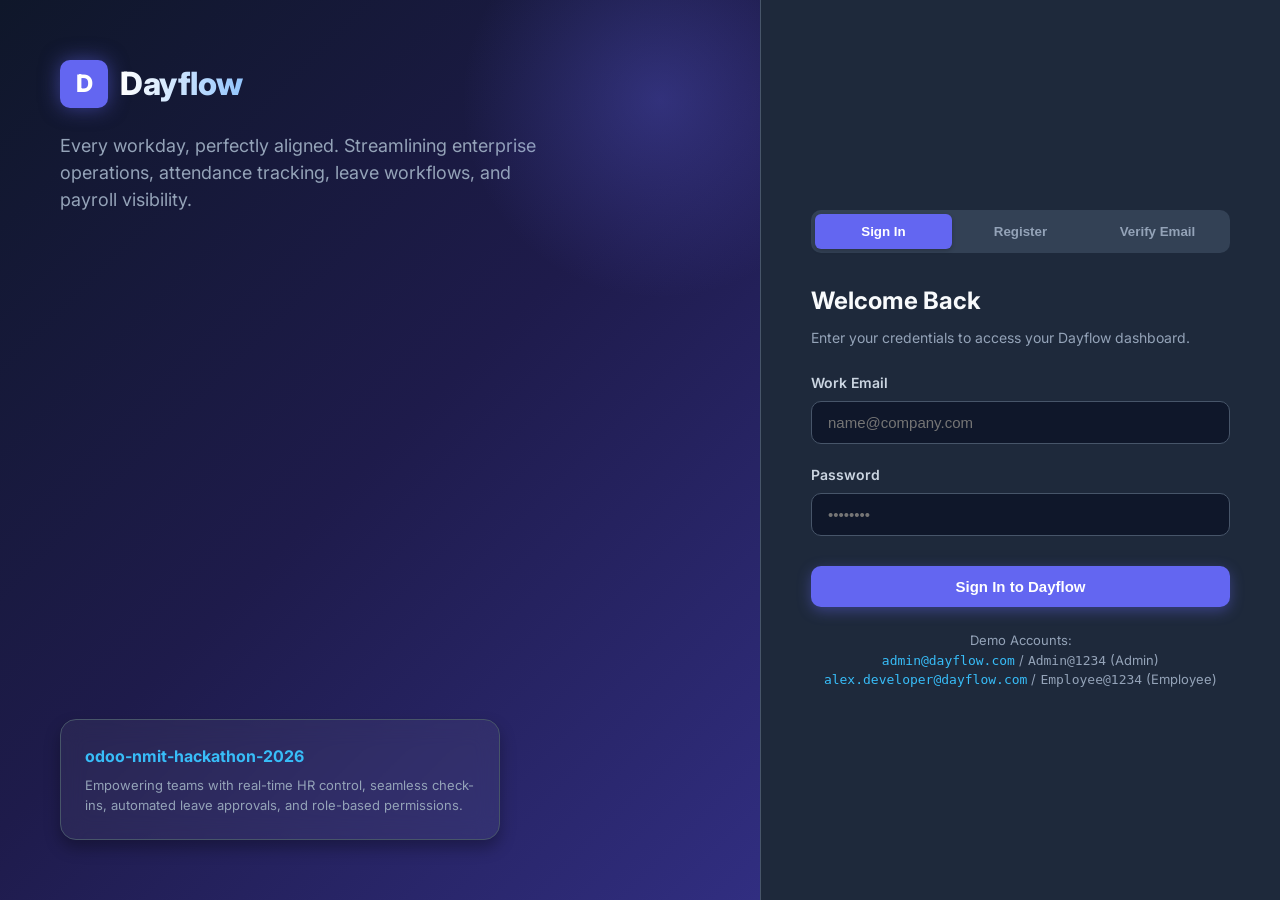
==== frontend/index.html @ 94338551 "Add frontend implementation" ====
<!DOCTYPE html>
<html lang="en">
<head>
  <meta charset="UTF-8">
  <meta name="viewport" content="width=device-width, initial-scale=1.0">
  <title>Dayflow - Every workday, perfectly aligned.</title>
  <meta name="description" content="Dayflow HRMS - Complete Human Resource Management System for attendance, leave management, profiles, and payroll.">
  <link rel="stylesheet" href="css/style.css">
</head>
<body>

  <div class="auth-wrapper">
    <!-- Hero Branding Side -->
    <div class="auth-hero">
      <div class="auth-brand">
        <div class="auth-brand-logo">D</div>
        <h1 class="auth-brand-title">Dayflow</h1>
      </div>
      <p class="auth-tagline">Every workday, perfectly aligned. Streamlining enterprise operations, attendance tracking, leave workflows, and payroll visibility.</p>
      
      <div class="card" style="margin-top: auto; max-width: 440px; background: rgba(255,255,255,0.05);">
        <h4 style="margin-bottom: 8px; color: var(--accent);">odoo-nmit-hackathon-2026</h4>
        <p style="font-size: 13px; color: var(--text-muted);">Empowering teams with real-time HR control, seamless check-ins, automated leave approvals, and role-based permissions.</p>
      </div>
    </div>

    <!-- Auth Form Portal Side -->
    <div class="auth-form-container">
      <div class="auth-tabs">
        <button id="tab-login" class="auth-tab active" onclick="switchTab('login')">Sign In</button>
        <button id="tab-signup" class="auth-tab" onclick="switchTab('signup')">Register</button>
        <button id="tab-verify" class="auth-tab" onclick="switchTab('verify')">Verify Email</button>
      </div>

      <!-- Error / Success Alert Banner -->
      <div id="auth-alert" class="card" style="display: none; padding: 12px 16px; margin-bottom: 20px; font-size: 14px;"></div>

      <!-- 1. SIGN IN FORM -->
      <form id="form-login" onsubmit="handleLogin(event)">
        <h2 style="font-size: 24px; margin-bottom: 8px;">Welcome Back</h2>
        <p style="color: var(--text-muted); font-size: 14px; margin-bottom: 24px;">Enter your credentials to access your Dayflow dashboard.</p>

        <div class="form-group">
          <label class="form-label" for="login-email">Work Email</label>
          <input type="email" id="login-email" class="form-control" placeholder="name@company.com" required>
        </div>

        <div class="form-group">
          <label class="form-label" for="login-password">Password</label>
          <input type="password" id="login-password" class="form-control" placeholder="••••••••" required>
        </div>

        <button type="submit" class="btn btn-primary btn-block" style="margin-top: 10px;">
          <span>Sign In to Dayflow</span>
        </button>

        <div style="margin-top: 24px; font-size: 13px; color: var(--text-muted); text-align: center;">
          Demo Accounts: <br>
          <code style="color: var(--accent);">admin@dayflow.com</code> / <code>Admin@1234</code> (Admin)<br>
          <code style="color: var(--accent);">alex.developer@dayflow.com</code> / <code>Employee@1234</code> (Employee)
        </div>
      </form>

      <!-- 2. SIGN UP FORM -->
      <form id="form-signup" onsubmit="handleSignup(event)" style="display: none;">
        <h2 style="font-size: 24px; margin-bottom: 8px;">Create Account</h2>
        <p style="color: var(--text-muted); font-size: 14px; margin-bottom: 20px;">Join Dayflow HRMS to manage your employee operations.</p>

        <div style="display: flex; gap: 12px;">
          <div class="form-group" style="flex: 1;">
            <label class="form-label" for="signup-firstname">First Name</label>
            <input type="text" id="signup-firstname" class="form-control" placeholder="John" required>
          </div>
          <div class="form-group" style="flex: 1;">
            <label class="form-label" for="signup-lastname">Last Name</label>
            <input type="text" id="signup-lastname" class="form-control" placeholder="Doe" required>
          </div>
        </div>

        <div class="form-group">
          <label class="form-label" for="signup-empid">Employee ID</label>
          <input type="text" id="signup-empid" class="form-control" placeholder="EMP-2026" required>
        </div>

        <div class="form-group">
          <label class="form-label" for="signup-email">Work Email</label>
          <input type="email" id="signup-email" class="form-control" placeholder="john.doe@company.com" required>
        </div>

        <div class="form-group">
          <label class="form-label" for="signup-role">System Role</label>
          <select id="signup-role" class="form-control">
            <option value="employee">Employee</option>
            <option value="admin">Admin / HR Officer</option>
          </select>
        </div>

        <div class="form-group">
          <label class="form-label" for="signup-password">Password</label>
          <input type="password" id="signup-password" class="form-control" placeholder="Min 8 chars, 1 upper, 1 lower, 1 digit, 1 special" required oninput="validatePasswordClientSide()">
          <div id="pwd-rules" style="font-size: 12px; color: var(--text-muted); margin-top: 6px;">
            Password rules: 8+ chars, upper & lower case, number & special char.
          </div>
        </div>

        <button type="submit" class="btn btn-primary btn-block">Register Account</button>
      </form>

      <!-- 3. EMAIL VERIFICATION FORM -->
      <form id="form-verify" onsubmit="handleEmailVerification(event)" style="display: none;">
        <h2 style="font-size: 24px; margin-bottom: 8px;">Email Verification</h2>
        <p style="color: var(--text-muted); font-size: 14px; margin-bottom: 20px;">Enter your verification token received during registration.</p>

        <div class="form-group">
          <label class="form-label" for="verify-token">Verification Token</label>
          <input type="text" id="verify-token" class="form-control" placeholder="Paste verification UUID token" required>
        </div>

        <button type="submit" class="btn btn-primary btn-block">Verify Email Account</button>
      </form>
    </div>
  </div>

  <div id="toast-container"></div>

  <script src="js/auth.js"></script>
</body>
</html>
---- frontend/css/style.css ----
/* ==========================================================================
   Dayflow HRMS - Master Design System Stylesheet
   Tagline: "Every workday, perfectly aligned."
   ========================================================================== */

@import url('https://fonts.googleapis.com/css2?family=Inter:wght@300;400;500;600;700;800&display=swap');

:root {
  /* Color Palette - Modern SaaS Dark Mode Tone */
  --bg-dark: #0f172a;
  --bg-main: #1e293b;
  --surface: #334155;
  --surface-hover: #475569;
  --surface-border: #475569;
  
  --primary: #6366f1;
  --primary-hover: #4f46e5;
  --primary-light: rgba(99, 102, 241, 0.15);
  
  --accent: #38bdf8;
  --accent-hover: #0284c7;

  --text-main: #f8fafc;
  --text-muted: #94a3b8;
  --text-light: #cbd5e1;

  --success: #10b981;
  --success-bg: rgba(16, 185, 129, 0.15);
  --warning: #f59e0b;
  --warning-bg: rgba(245, 158, 11, 0.15);
  --danger: #ef4444;
  --danger-bg: rgba(239, 68, 68, 0.15);
  --info: #3b82f6;

  --radius-sm: 6px;
  --radius-md: 10px;
  --radius-lg: 16px;
  --radius-xl: 24px;

  --shadow-sm: 0 2px 4px rgba(0, 0, 0, 0.2);
  --shadow-md: 0 8px 16px rgba(0, 0, 0, 0.3);
  --shadow-lg: 0 20px 30px rgba(0, 0, 0, 0.4);

  --transition-fast: 0.2s ease;
  --transition-normal: 0.3s ease;
}

/* Reset & Base Layout */
* {
  box-sizing: border-box;
  margin: 0;
  padding: 0;
}

body {
  font-family: 'Inter', system-ui, -apple-system, sans-serif;
  background-color: var(--bg-dark);
  color: var(--text-main);
  line-height: 1.5;
  min-height: 100vh;
  overflow-x: hidden;
}

a {
  color: var(--accent);
  text-decoration: none;
  transition: color var(--transition-fast);
}

a:hover {
  color: var(--primary);
}

/* Glassmorphism Panel / Card */
.card {
  background: rgba(30, 41, 59, 0.7);
  backdrop-filter: blur(12px);
  border: 1px solid var(--surface-border);
  border-radius: var(--radius-lg);
  padding: 24px;
  box-shadow: var(--shadow-md);
  transition: transform var(--transition-normal), box-shadow var(--transition-normal);
}

.card:hover {
  border-color: rgba(99, 102, 241, 0.4);
}

/* Auth Portal Split Screen */
.auth-wrapper {
  display: flex;
  min-height: 100vh;
  width: 100%;
}

.auth-hero {
  flex: 1;
  background: linear-gradient(135deg, #0f172a 0%, #1e1b4b 50%, #312e81 100%);
  display: flex;
  flex-direction: column;
  justify-content: center;
  padding: 60px;
  position: relative;
  overflow: hidden;
}

.auth-hero::before {
  content: '';
  position: absolute;
  top: -100px;
  right: -100px;
  width: 400px;
  height: 400px;
  background: radial-gradient(circle, rgba(99, 102, 241, 0.3) 0%, rgba(0,0,0,0) 70%);
  border-radius: 50%;
}

.auth-brand {
  display: flex;
  align-items: center;
  gap: 12px;
  margin-bottom: 24px;
}

.auth-brand-logo {
  width: 48px;
  height: 48px;
  background: var(--primary);
  border-radius: var(--radius-md);
  display: flex;
  align-items: center;
  justify-content: center;
  font-size: 24px;
  font-weight: 800;
  color: #fff;
  box-shadow: 0 0 20px rgba(99, 102, 241, 0.5);
}

.auth-brand-title {
  font-size: 32px;
  font-weight: 800;
  letter-spacing: -0.5px;
  background: linear-gradient(to right, #ffffff, #93c5fd);
  -webkit-background-clip: text;
  -webkit-text-fill-color: transparent;
}

.auth-tagline {
  font-size: 18px;
  color: var(--text-muted);
  max-width: 480px;
  margin-bottom: 40px;
}

.auth-form-container {
  width: 520px;
  background: var(--bg-main);
  display: flex;
  flex-direction: column;
  justify-content: center;
  padding: 50px;
  border-left: 1px solid var(--surface-border);
}

.auth-tabs {
  display: flex;
  background: var(--surface);
  border-radius: var(--radius-md);
  padding: 4px;
  margin-bottom: 30px;
}

.auth-tab {
  flex: 1;
  padding: 10px 16px;
  text-align: center;
  background: transparent;
  border: none;
  color: var(--text-muted);
  font-weight: 600;
  border-radius: var(--radius-sm);
  cursor: pointer;
  transition: all var(--transition-fast);
}

.auth-tab.active {
  background: var(--primary);
  color: #fff;
  box-shadow: var(--shadow-sm);
}

/* Forms & Inputs */
.form-group {
  margin-bottom: 20px;
}

.form-label {
  display: block;
  font-size: 14px;
  font-weight: 600;
  color: var(--text-light);
  margin-bottom: 8px;
}

.form-control {
  width: 100%;
  padding: 12px 16px;
  background: var(--bg-dark);
  border: 1px solid var(--surface-border);
  border-radius: var(--radius-md);
  color: var(--text-main);
  font-size: 15px;
  transition: border-color var(--transition-fast), box-shadow var(--transition-fast);
}

.form-control:focus {
  outline: none;
  border-color: var(--primary);
  box-shadow: 0 0 0 3px rgba(99, 102, 241, 0.25);
}

/* Buttons */
.btn {
  display: inline-flex;
  align-items: center;
  justify-content: center;
  gap: 8px;
  padding: 12px 24px;
  font-size: 15px;
  font-weight: 600;
  border-radius: var(--radius-md);
  border: none;
  cursor: pointer;
  transition: all var(--transition-fast);
}

.btn-primary {
  background: var(--primary);
  color: #fff;
  box-shadow: 0 4px 14px rgba(99, 102, 241, 0.4);
}

.btn-primary:hover {
  background: var(--primary-hover);
  transform: translateY(-1px);
}

.btn-secondary {
  background: var(--surface);
  color: var(--text-main);
}

.btn-secondary:hover {
  background: var(--surface-hover);
}

.btn-danger {
  background: var(--danger);
  color: #fff;
}

.btn-success {
  background: var(--success);
  color: #fff;
}

.btn-block {
  width: 100%;
}

/* Application Layout (Sidebar + Header + Content) */
.app-layout {
  display: flex;
  min-height: 100vh;
}

.sidebar {
  width: 260px;
  background: var(--bg-main);
  border-right: 1px solid var(--surface-border);
  display: flex;
  flex-direction: column;
  padding: 24px 16px;
  position: fixed;
  top: 0;
  bottom: 0;
  left: 0;
  z-index: 10;
}

.sidebar-header {
  display: flex;
  align-items: center;
  gap: 12px;
  padding-bottom: 24px;
  margin-bottom: 24px;
  border-bottom: 1px solid var(--surface-border);
}

.sidebar-nav {
  display: flex;
  flex-direction: column;
  gap: 8px;
  flex: 1;
}

.nav-item {
  display: flex;
  align-items: center;
  gap: 12px;
  padding: 12px 16px;
  border-radius: var(--radius-md);
  color: var(--text-muted);
  font-weight: 500;
  cursor: pointer;
  transition: all var(--transition-fast);
}

.nav-item:hover, .nav-item.active {
  background: var(--primary-light);
  color: var(--primary);
}

.main-content {
  margin-left: 260px;
  flex: 1;
  display: flex;
  flex-direction: column;
  min-height: 100vh;
}

.topbar {
  height: 70px;
  background: var(--bg-main);
  border-bottom: 1px solid var(--surface-border);
  display: flex;
  align-items: center;
  justify-content: space-between;
  padding: 0 32px;
  position: sticky;
  top: 0;
  z-index: 5;
}

.user-profile-badge {
  display: flex;
  align-items: center;
  gap: 12px;
}

.avatar {
  width: 40px;
  height: 40px;
  border-radius: 50%;
  object-fit: cover;
  border: 2px solid var(--primary);
}

.content-area {
  padding: 32px;
  flex: 1;
}

/* Dashboard Summary Cards Grid */
.metrics-grid {
  display: grid;
  grid-template-columns: repeat(auto-fit, minmax(220px, 1fr));
  gap: 24px;
  margin-bottom: 32px;
}

.metric-card {
  background: var(--bg-main);
  border: 1px solid var(--surface-border);
  border-radius: var(--radius-lg);
  padding: 20px;
  display: flex;
  align-items: center;
  gap: 16px;
}

.metric-icon {
  width: 48px;
  height: 48px;
  border-radius: var(--radius-md);
  display: flex;
  align-items: center;
  justify-content: center;
  font-size: 20px;
}

.metric-value {
  font-size: 28px;
  font-weight: 800;
  color: var(--text-main);
}

.metric-label {
  font-size: 13px;
  color: var(--text-muted);
}

/* Data Tables */
.table-container {
  overflow-x: auto;
  border-radius: var(--radius-md);
  border: 1px solid var(--surface-border);
}

table {
  width: 100%;
  border-collapse: collapse;
  text-align: left;
  font-size: 14px;
}

th {
  background: var(--surface);
  color: var(--text-light);
  font-weight: 600;
  padding: 14px 18px;
  border-bottom: 1px solid var(--surface-border);
}

td {
  padding: 14px 18px;
  border-bottom: 1px solid var(--surface-border);
  color: var(--text-main);
  background: var(--bg-main);
}

tr:hover td {
  background: rgba(51, 65, 85, 0.4);
}

/* Status Pill Badges */
.badge {
  display: inline-flex;
  align-items: center;
  gap: 6px;
  padding: 4px 10px;
  border-radius: 9999px;
  font-size: 12px;
  font-weight: 600;
  text-transform: capitalize;
}

.badge-present, .badge-approved {
  background: var(--success-bg);
  color: var(--success);
}

.badge-absent, .badge-rejected {
  background: var(--danger-bg);
  color: var(--danger);
}

.badge-pending, .badge-half-day {
  background: var(--warning-bg);
  color: var(--warning);
}

.badge-leave {
  background: rgba(59, 130, 246, 0.15);
  color: var(--info);
}

/* Toast Notifications */
#toast-container {
  position: fixed;
  bottom: 24px;
  right: 24px;
  z-index: 100;
  display: flex;
  flex-direction: column;
  gap: 10px;
}

.toast {
  min-width: 280px;
  padding: 14px 20px;
  border-radius: var(--radius-md);
  color: #fff;
  font-weight: 500;
  box-shadow: var(--shadow-lg);
  animation: slideIn 0.3s cubic-bezier(0.16, 1, 0.3, 1);
  display: flex;
  align-items: center;
  justify-content: space-between;
}

.toast-success { background: var(--success); }
.toast-error { background: var(--danger); }
.toast-info { background: var(--info); }

@keyframes slideIn {
  from { transform: translateX(100%); opacity: 0; }
  to { transform: translateX(0); opacity: 1; }
}

/* Modal Overlay */
.modal-backdrop {
  position: fixed;
  top: 0; left: 0; right: 0; bottom: 0;
  background: rgba(15, 23, 42, 0.8);
  backdrop-filter: blur(4px);
  display: flex;
  align-items: center;
  justify-content: center;
  z-index: 50;
  opacity: 0;
  pointer-events: none;
  transition: opacity var(--transition-normal);
}

.modal-backdrop.active {
  opacity: 1;
  pointer-events: auto;
}

.modal-dialog {
  background: var(--bg-main);
  border: 1px solid var(--surface-border);
  border-radius: var(--radius-lg);
  width: 90%;
  max-width: 600px;
  padding: 28px;
  box-shadow: var(--shadow-lg);
}

/* Loading Overlay */
.loading-spinner {
  width: 32px;
  height: 32px;
  border: 3px solid rgba(255,255,255,0.2);
  border-radius: 50%;
  border-top-color: var(--primary);
  animation: spin 0.8s linear infinite;
}

@keyframes spin {
  to { transform: rotate(360deg); }
}
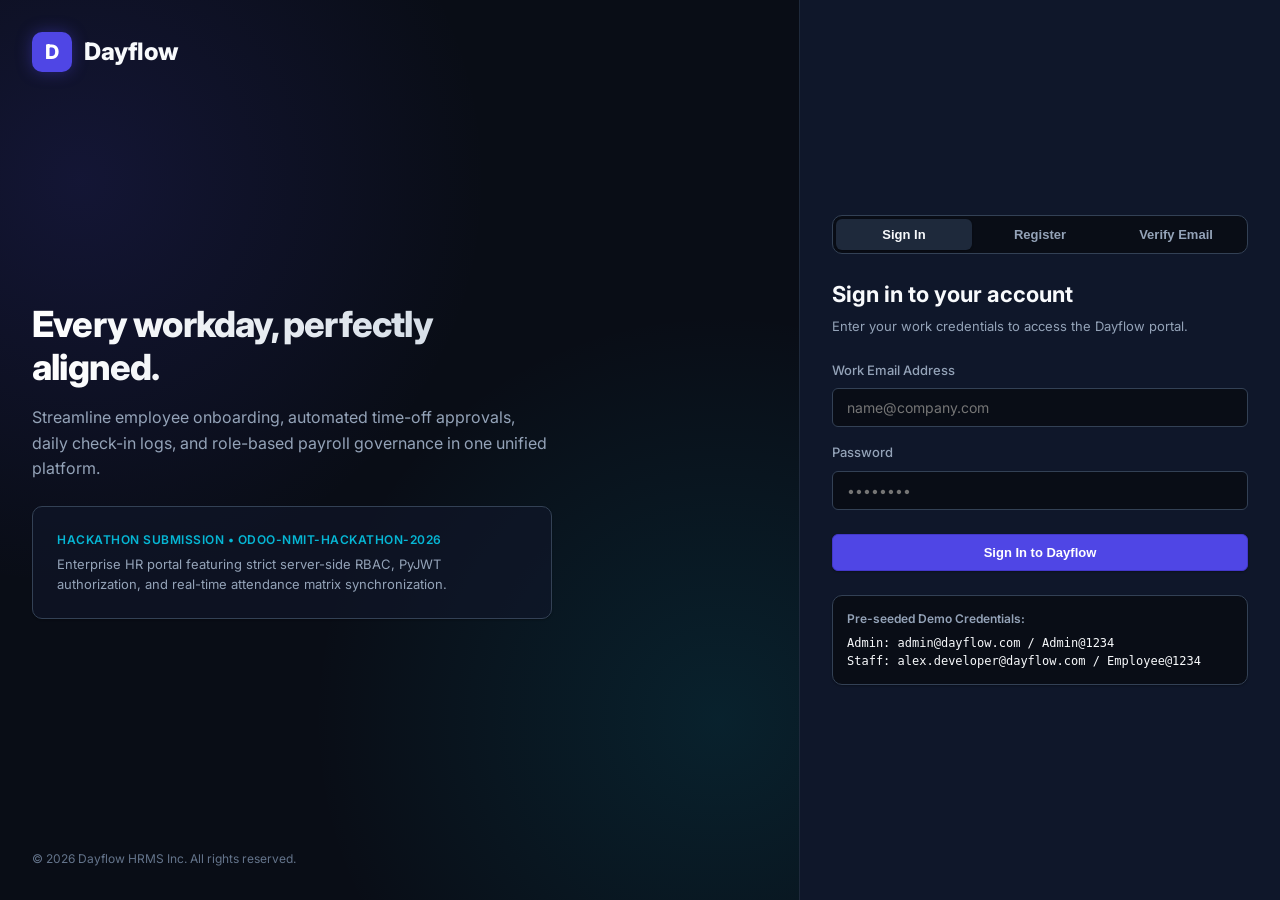
==== commit 61600ebb: "Finalize frontend UI" ====
--- a/frontend/index.html
+++ b/frontend/index.html
@@ -3,28 +3,40 @@
 <head>
   <meta charset="UTF-8">
   <meta name="viewport" content="width=device-width, initial-scale=1.0">
-  <title>Dayflow - Every workday, perfectly aligned.</title>
-  <meta name="description" content="Dayflow HRMS - Complete Human Resource Management System for attendance, leave management, profiles, and payroll.">
+  <title>Dayflow - Enterprise Human Resource Management System</title>
+  <meta name="description" content="Dayflow HRMS - Enterprise workforce management, daily check-ins, leave request workflows, and payroll visibility.">
   <link rel="stylesheet" href="css/style.css">
 </head>
 <body>
 
   <div class="auth-wrapper">
-    <!-- Hero Branding Side -->
+    <!-- Enterprise Brand Hero Panel -->
     <div class="auth-hero">
       <div class="auth-brand">
         <div class="auth-brand-logo">D</div>
         <h1 class="auth-brand-title">Dayflow</h1>
       </div>
-      <p class="auth-tagline">Every workday, perfectly aligned. Streamlining enterprise operations, attendance tracking, leave workflows, and payroll visibility.</p>
-      
-      <div class="card" style="margin-top: auto; max-width: 440px; background: rgba(255,255,255,0.05);">
-        <h4 style="margin-bottom: 8px; color: var(--accent);">odoo-nmit-hackathon-2026</h4>
-        <p style="font-size: 13px; color: var(--text-muted);">Empowering teams with real-time HR control, seamless check-ins, automated leave approvals, and role-based permissions.</p>
+
+      <div class="auth-hero-content">
+        <h2 class="auth-hero-heading">Every workday, perfectly aligned.</h2>
+        <p class="auth-tagline">Streamline employee onboarding, automated time-off approvals, daily check-in logs, and role-based payroll governance in one unified platform.</p>
+        
+        <div class="card" style="background: rgba(15, 23, 42, 0.6); border-color: var(--border-default);">
+          <div style="font-size: 12px; font-weight: 600; color: var(--accent-cyan); text-transform: uppercase; letter-spacing: 0.5px; margin-bottom: 6px;">
+            Hackathon Submission • odoo-nmit-hackathon-2026
+          </div>
+          <p style="font-size: 13px; color: var(--text-muted);">
+            Enterprise HR portal featuring strict server-side RBAC, PyJWT authorization, and real-time attendance matrix synchronization.
+          </p>
+        </div>
+      </div>
+
+      <div style="font-size: 12px; color: var(--text-subdued);">
+        © 2026 Dayflow HRMS Inc. All rights reserved.
       </div>
     </div>
 
-    <!-- Auth Form Portal Side -->
+    <!-- Auth Form Portal Panel -->
     <div class="auth-form-container">
       <div class="auth-tabs">
         <button id="tab-login" class="auth-tab active" onclick="switchTab('login')">Sign In</button>
@@ -32,16 +44,16 @@
         <button id="tab-verify" class="auth-tab" onclick="switchTab('verify')">Verify Email</button>
       </div>
 
-      <!-- Error / Success Alert Banner -->
-      <div id="auth-alert" class="card" style="display: none; padding: 12px 16px; margin-bottom: 20px; font-size: 14px;"></div>
+      <!-- Feedback Alert Banner -->
+      <div id="auth-alert" class="card" style="display: none; padding: 12px 16px; margin-bottom: 20px; font-size: 13px;"></div>
 
       <!-- 1. SIGN IN FORM -->
       <form id="form-login" onsubmit="handleLogin(event)">
-        <h2 style="font-size: 24px; margin-bottom: 8px;">Welcome Back</h2>
-        <p style="color: var(--text-muted); font-size: 14px; margin-bottom: 24px;">Enter your credentials to access your Dayflow dashboard.</p>
+        <h2 style="font-size: 22px; font-weight: 700; margin-bottom: 6px;">Sign in to your account</h2>
+        <p style="color: var(--text-muted); font-size: 13px; margin-bottom: 24px;">Enter your work credentials to access the Dayflow portal.</p>
 
         <div class="form-group">
-          <label class="form-label" for="login-email">Work Email</label>
+          <label class="form-label" for="login-email">Work Email Address</label>
           <input type="email" id="login-email" class="form-control" placeholder="name@company.com" required>
         </div>
 
@@ -50,21 +62,21 @@
           <input type="password" id="login-password" class="form-control" placeholder="••••••••" required>
         </div>
 
-        <button type="submit" class="btn btn-primary btn-block" style="margin-top: 10px;">
+        <button type="submit" class="btn btn-primary btn-block" style="margin-top: 8px;">
           <span>Sign In to Dayflow</span>
         </button>
 
-        <div style="margin-top: 24px; font-size: 13px; color: var(--text-muted); text-align: center;">
-          Demo Accounts: <br>
-          <code style="color: var(--accent);">admin@dayflow.com</code> / <code>Admin@1234</code> (Admin)<br>
-          <code style="color: var(--accent);">alex.developer@dayflow.com</code> / <code>Employee@1234</code> (Employee)
+        <div class="card" style="margin-top: 24px; padding: 14px; font-size: 12px; background: var(--bg-canvas);">
+          <div style="font-weight: 600; color: var(--text-muted); margin-bottom: 6px;">Pre-seeded Demo Credentials:</div>
+          <div style="color: var(--text-main); font-family: monospace;">Admin: admin@dayflow.com / Admin@1234</div>
+          <div style="color: var(--text-main); font-family: monospace;">Staff: alex.developer@dayflow.com / Employee@1234</div>
         </div>
       </form>
 
       <!-- 2. SIGN UP FORM -->
       <form id="form-signup" onsubmit="handleSignup(event)" style="display: none;">
-        <h2 style="font-size: 24px; margin-bottom: 8px;">Create Account</h2>
-        <p style="color: var(--text-muted); font-size: 14px; margin-bottom: 20px;">Join Dayflow HRMS to manage your employee operations.</p>
+        <h2 style="font-size: 22px; font-weight: 700; margin-bottom: 6px;">Create employee account</h2>
+        <p style="color: var(--text-muted); font-size: 13px; margin-bottom: 20px;">Join your company workspace on Dayflow HRMS.</p>
 
         <div style="display: flex; gap: 12px;">
           <div class="form-group" style="flex: 1;">
@@ -88,7 +100,7 @@
         </div>
 
         <div class="form-group">
-          <label class="form-label" for="signup-role">System Role</label>
+          <label class="form-label" for="signup-role">Role Privilege</label>
           <select id="signup-role" class="form-control">
             <option value="employee">Employee</option>
             <option value="admin">Admin / HR Officer</option>
@@ -96,7 +108,7 @@
         </div>
 
         <div class="form-group">
-          <label class="form-label" for="signup-password">Password</label>
+          <label class="form-label" for="signup-password">Security Password</label>
           <input type="password" id="signup-password" class="form-control" placeholder="Min 8 chars, 1 upper, 1 lower, 1 digit, 1 special" required oninput="validatePasswordClientSide()">
           <div id="pwd-rules" style="font-size: 12px; color: var(--text-muted); margin-top: 6px;">
             Password rules: 8+ chars, upper & lower case, number & special char.
@@ -108,8 +120,8 @@
 
       <!-- 3. EMAIL VERIFICATION FORM -->
       <form id="form-verify" onsubmit="handleEmailVerification(event)" style="display: none;">
-        <h2 style="font-size: 24px; margin-bottom: 8px;">Email Verification</h2>
-        <p style="color: var(--text-muted); font-size: 14px; margin-bottom: 20px;">Enter your verification token received during registration.</p>
+        <h2 style="font-size: 22px; font-weight: 700; margin-bottom: 6px;">Verify your account</h2>
+        <p style="color: var(--text-muted); font-size: 13px; margin-bottom: 20px;">Enter your email verification token below.</p>
 
         <div class="form-group">
           <label class="form-label" for="verify-token">Verification Token</label>
--- a/frontend/css/style.css
+++ b/frontend/css/style.css
@@ -1,89 +1,144 @@
 /* ==========================================================================
-   Dayflow HRMS - Master Design System Stylesheet
+   Dayflow HRMS - Enterprise SaaS Design System
+   Inspired by Workday, Rippling, Linear, Gusto, Notion
    Tagline: "Every workday, perfectly aligned."
    ========================================================================== */
 
-@import url('https://fonts.googleapis.com/css2?family=Inter:wght@300;400;500;600;700;800&display=swap');
+@import url('https://fonts.googleapis.com/css2?family=Inter:wght@400;500;600;700;800&family=JetBrains+Mono:wght@500;600&display=swap');
 
 :root {
-  /* Color Palette - Modern SaaS Dark Mode Tone */
-  --bg-dark: #0f172a;
-  --bg-main: #1e293b;
-  --surface: #334155;
-  --surface-hover: #475569;
-  --surface-border: #475569;
+  /* Surface & Canvas Colors - Refined Enterprise Dark Palette */
+  --bg-canvas: #090d16;
+  --bg-sidebar: #0f172a;
+  --bg-surface: #1e293b;
+  --bg-surface-hover: #26334d;
+  --bg-surface-active: #334155;
   
-  --primary: #6366f1;
-  --primary-hover: #4f46e5;
-  --primary-light: rgba(99, 102, 241, 0.15);
+  --border-subtle: #1e293b;
+  --border-default: #334155;
+  --border-strong: #475569;
   
-  --accent: #38bdf8;
-  --accent-hover: #0284c7;
-
+  /* Brand Primary & Accents */
+  --primary: #4f46e5;
+  --primary-hover: #4338ca;
+  --primary-tint: rgba(79, 70, 229, 0.12);
+  --primary-border: rgba(79, 70, 229, 0.35);
+
+  --accent-cyan: #06b6d4;
+  --accent-cyan-tint: rgba(6, 182, 212, 0.12);
+
+  /* Typography Colors */
   --text-main: #f8fafc;
   --text-muted: #94a3b8;
-  --text-light: #cbd5e1;
-
-  --success: #10b981;
-  --success-bg: rgba(16, 185, 129, 0.15);
-  --warning: #f59e0b;
-  --warning-bg: rgba(245, 158, 11, 0.15);
-  --danger: #ef4444;
-  --danger-bg: rgba(239, 68, 68, 0.15);
-  --info: #3b82f6;
-
+  --text-subdued: #64748b;
+  --text-inverse: #0f172a;
+
+  /* Status Colors & Tinted Container Backgrounds */
+  --status-present-text: #10b981;
+  --status-present-bg: rgba(16, 185, 129, 0.12);
+  --status-present-border: rgba(16, 185, 129, 0.25);
+
+  --status-warning-text: #f59e0b;
+  --status-warning-bg: rgba(245, 158, 11, 0.12);
+  --status-warning-border: rgba(245, 158, 11, 0.25);
+
+  --status-danger-text: #ef4444;
+  --status-danger-bg: rgba(239, 68, 68, 0.12);
+  --status-danger-border: rgba(239, 68, 68, 0.25);
+
+  --status-info-text: #6366f1;
+  --status-info-bg: rgba(99, 102, 241, 0.12);
+  --status-info-border: rgba(99, 102, 241, 0.25);
+
+  /* Spacing Scale (8pt Grid) */
+  --space-1: 4px;
+  --space-2: 8px;
+  --space-3: 12px;
+  --space-4: 16px;
+  --space-5: 20px;
+  --space-6: 24px;
+  --space-8: 32px;
+
+  /* Radius Scale */
   --radius-sm: 6px;
   --radius-md: 10px;
-  --radius-lg: 16px;
-  --radius-xl: 24px;
-
-  --shadow-sm: 0 2px 4px rgba(0, 0, 0, 0.2);
-  --shadow-md: 0 8px 16px rgba(0, 0, 0, 0.3);
-  --shadow-lg: 0 20px 30px rgba(0, 0, 0, 0.4);
-
-  --transition-fast: 0.2s ease;
-  --transition-normal: 0.3s ease;
-}
-
-/* Reset & Base Layout */
-* {
+  --radius-lg: 14px;
+  --radius-pill: 9999px;
+
+  /* Shadows */
+  --shadow-sm: 0 1px 2px 0 rgba(0, 0, 0, 0.3);
+  --shadow-md: 0 4px 6px -1px rgba(0, 0, 0, 0.3), 0 2px 4px -2px rgba(0, 0, 0, 0.3);
+  --shadow-lg: 0 20px 25px -5px rgba(0, 0, 0, 0.4), 0 8px 10px -6px rgba(0, 0, 0, 0.4);
+
+  --transition-fast: 0.15s cubic-bezier(0.4, 0, 0.2, 1);
+  --transition-normal: 0.25s cubic-bezier(0.4, 0, 0.2, 1);
+}
+
+/* Reset & Root Setup */
+*, *::before, *::after {
   box-sizing: border-box;
   margin: 0;
   padding: 0;
 }
 
 body {
-  font-family: 'Inter', system-ui, -apple-system, sans-serif;
-  background-color: var(--bg-dark);
+  font-family: 'Inter', -apple-system, BlinkMacSystemFont, "Segoe UI", Roboto, sans-serif;
+  background-color: var(--bg-canvas);
   color: var(--text-main);
   line-height: 1.5;
+  font-size: 14px;
   min-height: 100vh;
-  overflow-x: hidden;
+  -webkit-font-smoothing: antialiased;
+  -moz-osx-font-smoothing: grayscale;
 }
 
 a {
-  color: var(--accent);
+  color: var(--accent-cyan);
   text-decoration: none;
   transition: color var(--transition-fast);
 }
 
 a:hover {
-  color: var(--primary);
-}
-
-/* Glassmorphism Panel / Card */
+  color: #38bdf8;
+}
+
+code, .code-font {
+  font-family: 'JetBrains Mono', monospace;
+}
+
+/* Common Card & Surface Container */
 .card {
-  background: rgba(30, 41, 59, 0.7);
-  backdrop-filter: blur(12px);
-  border: 1px solid var(--surface-border);
-  border-radius: var(--radius-lg);
-  padding: 24px;
-  box-shadow: var(--shadow-md);
-  transition: transform var(--transition-normal), box-shadow var(--transition-normal);
+  background: var(--bg-surface);
+  border: 1px solid var(--border-default);
+  border-radius: var(--radius-md);
+  padding: var(--space-6);
+  box-shadow: var(--shadow-sm);
+  transition: border-color var(--transition-fast), box-shadow var(--transition-fast);
 }
 
 .card:hover {
-  border-color: rgba(99, 102, 241, 0.4);
+  border-color: var(--border-strong);
+}
+
+.card-header {
+  display: flex;
+  align-items: center;
+  justify-content: space-between;
+  margin-bottom: var(--space-4);
+  padding-bottom: var(--space-3);
+  border-bottom: 1px solid var(--border-subtle);
+}
+
+.card-title {
+  font-size: 16px;
+  font-weight: 600;
+  color: var(--text-main);
+  letter-spacing: -0.2px;
+}
+
+.card-subtitle {
+  font-size: 13px;
+  color: var(--text-muted);
 }
 
 /* Auth Portal Split Screen */
@@ -94,89 +149,92 @@
 }
 
 .auth-hero {
-  flex: 1;
-  background: linear-gradient(135deg, #0f172a 0%, #1e1b4b 50%, #312e81 100%);
+  flex: 1.2;
+  background: radial-gradient(circle at 10% 20%, rgba(79, 70, 229, 0.15) 0%, transparent 40%),
+              radial-gradient(circle at 90% 80%, rgba(6, 182, 212, 0.12) 0%, transparent 40%),
+              var(--bg-canvas);
+  border-right: 1px solid var(--border-subtle);
+  display: flex;
+  flex-direction: column;
+  justify-content: space-between;
+  padding: var(--space-8);
+}
+
+.auth-brand {
+  display: flex;
+  align-items: center;
+  gap: var(--space-3);
+}
+
+.auth-brand-logo {
+  width: 40px;
+  height: 40px;
+  background: var(--primary);
+  border-radius: var(--radius-md);
+  display: flex;
+  align-items: center;
+  justify-content: center;
+  font-size: 20px;
+  font-weight: 800;
+  color: #ffffff;
+  box-shadow: 0 0 16px rgba(79, 70, 229, 0.4);
+}
+
+.auth-brand-title {
+  font-size: 24px;
+  font-weight: 800;
+  letter-spacing: -0.5px;
+  color: var(--text-main);
+}
+
+.auth-hero-content {
+  max-width: 520px;
+}
+
+.auth-hero-heading {
+  font-size: 36px;
+  font-weight: 800;
+  line-height: 1.2;
+  letter-spacing: -0.8px;
+  margin-bottom: var(--space-4);
+  background: linear-gradient(to right, #ffffff, #cbd5e1);
+  -webkit-background-clip: text;
+  -webkit-text-fill-color: transparent;
+}
+
+.auth-tagline {
+  font-size: 16px;
+  color: var(--text-muted);
+  line-height: 1.6;
+  margin-bottom: var(--space-6);
+}
+
+.auth-form-container {
+  width: 480px;
+  background: var(--bg-sidebar);
   display: flex;
   flex-direction: column;
   justify-content: center;
-  padding: 60px;
-  position: relative;
-  overflow: hidden;
-}
-
-.auth-hero::before {
-  content: '';
-  position: absolute;
-  top: -100px;
-  right: -100px;
-  width: 400px;
-  height: 400px;
-  background: radial-gradient(circle, rgba(99, 102, 241, 0.3) 0%, rgba(0,0,0,0) 70%);
-  border-radius: 50%;
-}
-
-.auth-brand {
-  display: flex;
-  align-items: center;
-  gap: 12px;
-  margin-bottom: 24px;
-}
-
-.auth-brand-logo {
-  width: 48px;
-  height: 48px;
-  background: var(--primary);
+  padding: var(--space-8);
+}
+
+.auth-tabs {
+  display: flex;
+  background: var(--bg-canvas);
+  border: 1px solid var(--border-default);
   border-radius: var(--radius-md);
-  display: flex;
-  align-items: center;
-  justify-content: center;
-  font-size: 24px;
-  font-weight: 800;
-  color: #fff;
-  box-shadow: 0 0 20px rgba(99, 102, 241, 0.5);
-}
-
-.auth-brand-title {
-  font-size: 32px;
-  font-weight: 800;
-  letter-spacing: -0.5px;
-  background: linear-gradient(to right, #ffffff, #93c5fd);
-  -webkit-background-clip: text;
-  -webkit-text-fill-color: transparent;
-}
-
-.auth-tagline {
-  font-size: 18px;
-  color: var(--text-muted);
-  max-width: 480px;
-  margin-bottom: 40px;
-}
-
-.auth-form-container {
-  width: 520px;
-  background: var(--bg-main);
-  display: flex;
-  flex-direction: column;
-  justify-content: center;
-  padding: 50px;
-  border-left: 1px solid var(--surface-border);
-}
-
-.auth-tabs {
-  display: flex;
-  background: var(--surface);
-  border-radius: var(--radius-md);
-  padding: 4px;
-  margin-bottom: 30px;
+  padding: 3px;
+  margin-bottom: var(--space-6);
 }
 
 .auth-tab {
   flex: 1;
-  padding: 10px 16px;
+  padding: 8px 12px;
   text-align: center;
   background: transparent;
   border: none;
   color: var(--text-muted);
+  font-size: 13px;
   font-weight: 600;
   border-radius: var(--radius-sm);
   cursor: pointer;
@@ -184,39 +242,47 @@
 }
 
 .auth-tab.active {
-  background: var(--primary);
-  color: #fff;
+  background: var(--bg-surface);
+  color: var(--text-main);
   box-shadow: var(--shadow-sm);
 }
 
-/* Forms & Inputs */
+/* Forms & Controls */
 .form-group {
-  margin-bottom: 20px;
+  margin-bottom: var(--space-4);
 }
 
 .form-label {
   display: block;
-  font-size: 14px;
-  font-weight: 600;
-  color: var(--text-light);
-  margin-bottom: 8px;
+  font-size: 13px;
+  font-weight: 500;
+  color: var(--text-muted);
+  margin-bottom: var(--space-2);
 }
 
 .form-control {
   width: 100%;
-  padding: 12px 16px;
-  background: var(--bg-dark);
-  border: 1px solid var(--surface-border);
-  border-radius: var(--radius-md);
-  color: var(--text-main);
-  font-size: 15px;
+  padding: 10px 14px;
+  background: var(--bg-canvas);
+  border: 1px solid var(--border-default);
+  border-radius: var(--radius-sm);
+  color: var(--text-main);
+  font-size: 14px;
+  font-family: inherit;
   transition: border-color var(--transition-fast), box-shadow var(--transition-fast);
 }
 
 .form-control:focus {
   outline: none;
   border-color: var(--primary);
-  box-shadow: 0 0 0 3px rgba(99, 102, 241, 0.25);
+  box-shadow: 0 0 0 3px var(--primary-tint);
+}
+
+.form-control[readonly] {
+  background: rgba(15, 23, 42, 0.6);
+  border-color: var(--border-subtle);
+  color: var(--text-muted);
+  cursor: not-allowed;
 }
 
 /* Buttons */
@@ -224,105 +290,130 @@
   display: inline-flex;
   align-items: center;
   justify-content: center;
-  gap: 8px;
-  padding: 12px 24px;
-  font-size: 15px;
+  gap: var(--space-2);
+  padding: 10px 18px;
+  font-size: 13px;
   font-weight: 600;
-  border-radius: var(--radius-md);
-  border: none;
+  border-radius: var(--radius-sm);
+  border: 1px solid transparent;
   cursor: pointer;
   transition: all var(--transition-fast);
+  white-space: nowrap;
 }
 
 .btn-primary {
   background: var(--primary);
-  color: #fff;
-  box-shadow: 0 4px 14px rgba(99, 102, 241, 0.4);
+  color: #ffffff;
+  border-color: var(--primary-hover);
+  box-shadow: var(--shadow-sm);
 }
 
 .btn-primary:hover {
   background: var(--primary-hover);
-  transform: translateY(-1px);
 }
 
 .btn-secondary {
-  background: var(--surface);
-  color: var(--text-main);
+  background: var(--bg-surface-active);
+  color: var(--text-main);
+  border-color: var(--border-default);
 }
 
 .btn-secondary:hover {
-  background: var(--surface-hover);
+  background: var(--border-strong);
 }
 
 .btn-danger {
-  background: var(--danger);
-  color: #fff;
+  background: var(--status-danger-bg);
+  color: var(--status-danger-text);
+  border-color: var(--status-danger-border);
+}
+
+.btn-danger:hover {
+  background: rgba(239, 68, 68, 0.22);
 }
 
 .btn-success {
-  background: var(--success);
-  color: #fff;
+  background: var(--status-present-bg);
+  color: var(--status-present-text);
+  border-color: var(--status-present-border);
+}
+
+.btn-success:hover {
+  background: rgba(16, 185, 129, 0.22);
 }
 
 .btn-block {
   width: 100%;
 }
 
-/* Application Layout (Sidebar + Header + Content) */
+.btn:disabled {
+  opacity: 0.4;
+  cursor: not-allowed;
+}
+
+/* Layout Shell (Sidebar + Topbar + Content) */
 .app-layout {
   display: flex;
   min-height: 100vh;
 }
 
 .sidebar {
-  width: 260px;
-  background: var(--bg-main);
-  border-right: 1px solid var(--surface-border);
+  width: 250px;
+  background: var(--bg-sidebar);
+  border-right: 1px solid var(--border-default);
   display: flex;
   flex-direction: column;
-  padding: 24px 16px;
+  padding: var(--space-5) var(--space-4);
   position: fixed;
   top: 0;
   bottom: 0;
   left: 0;
-  z-index: 10;
+  z-index: 20;
 }
 
 .sidebar-header {
   display: flex;
   align-items: center;
-  gap: 12px;
-  padding-bottom: 24px;
-  margin-bottom: 24px;
-  border-bottom: 1px solid var(--surface-border);
+  gap: var(--space-3);
+  padding-bottom: var(--space-5);
+  margin-bottom: var(--space-4);
+  border-bottom: 1px solid var(--border-subtle);
 }
 
 .sidebar-nav {
   display: flex;
   flex-direction: column;
-  gap: 8px;
+  gap: 4px;
   flex: 1;
 }
 
 .nav-item {
   display: flex;
   align-items: center;
-  gap: 12px;
-  padding: 12px 16px;
-  border-radius: var(--radius-md);
-  color: var(--text-muted);
+  gap: var(--space-3);
+  padding: 10px 14px;
+  border-radius: var(--radius-sm);
+  color: var(--text-muted);
+  font-size: 13px;
   font-weight: 500;
   cursor: pointer;
   transition: all var(--transition-fast);
 }
 
-.nav-item:hover, .nav-item.active {
-  background: var(--primary-light);
-  color: var(--primary);
+.nav-item:hover {
+  background: var(--bg-surface);
+  color: var(--text-main);
+}
+
+.nav-item.active {
+  background: var(--primary-tint);
+  color: #818cf8;
+  font-weight: 600;
+  border-left: 3px solid var(--primary);
 }
 
 .main-content {
-  margin-left: 260px;
+  margin-left: 250px;
   flex: 1;
   display: flex;
   flex-direction: column;
@@ -330,179 +421,209 @@
 }
 
 .topbar {
-  height: 70px;
-  background: var(--bg-main);
-  border-bottom: 1px solid var(--surface-border);
+  height: 64px;
+  background: var(--bg-sidebar);
+  border-bottom: 1px solid var(--border-default);
   display: flex;
   align-items: center;
   justify-content: space-between;
-  padding: 0 32px;
+  padding: 0 var(--space-8);
   position: sticky;
   top: 0;
-  z-index: 5;
+  z-index: 10;
 }
 
 .user-profile-badge {
   display: flex;
   align-items: center;
-  gap: 12px;
+  gap: var(--space-3);
 }
 
 .avatar {
-  width: 40px;
-  height: 40px;
+  width: 36px;
+  height: 36px;
   border-radius: 50%;
   object-fit: cover;
-  border: 2px solid var(--primary);
+  border: 1px solid var(--border-strong);
 }
 
 .content-area {
-  padding: 32px;
+  padding: var(--space-8);
   flex: 1;
 }
 
-/* Dashboard Summary Cards Grid */
+/* Metric Cards Grid */
 .metrics-grid {
   display: grid;
   grid-template-columns: repeat(auto-fit, minmax(220px, 1fr));
-  gap: 24px;
-  margin-bottom: 32px;
+  gap: var(--space-5);
+  margin-bottom: var(--space-8);
 }
 
 .metric-card {
-  background: var(--bg-main);
-  border: 1px solid var(--surface-border);
-  border-radius: var(--radius-lg);
-  padding: 20px;
-  display: flex;
-  align-items: center;
-  gap: 16px;
+  background: var(--bg-surface);
+  border: 1px solid var(--border-default);
+  border-radius: var(--radius-md);
+  padding: var(--space-5);
+  display: flex;
+  align-items: center;
+  gap: var(--space-4);
 }
 
 .metric-icon {
-  width: 48px;
-  height: 48px;
-  border-radius: var(--radius-md);
+  width: 44px;
+  height: 44px;
+  border-radius: var(--radius-sm);
   display: flex;
   align-items: center;
   justify-content: center;
-  font-size: 20px;
+  font-size: 18px;
 }
 
 .metric-value {
-  font-size: 28px;
-  font-weight: 800;
-  color: var(--text-main);
+  font-size: 24px;
+  font-weight: 700;
+  color: var(--text-main);
+  letter-spacing: -0.5px;
 }
 
 .metric-label {
-  font-size: 13px;
-  color: var(--text-muted);
-}
-
-/* Data Tables */
+  font-size: 12px;
+  color: var(--text-muted);
+}
+
+/* Table Design */
 .table-container {
   overflow-x: auto;
   border-radius: var(--radius-md);
-  border: 1px solid var(--surface-border);
+  border: 1px solid var(--border-default);
+  background: var(--bg-surface);
 }
 
 table {
   width: 100%;
   border-collapse: collapse;
   text-align: left;
-  font-size: 14px;
+  font-size: 13px;
 }
 
 th {
-  background: var(--surface);
-  color: var(--text-light);
+  background: var(--bg-sidebar);
+  color: var(--text-muted);
+  font-size: 12px;
   font-weight: 600;
-  padding: 14px 18px;
-  border-bottom: 1px solid var(--surface-border);
+  text-transform: uppercase;
+  letter-spacing: 0.5px;
+  padding: 12px 16px;
+  border-bottom: 1px solid var(--border-default);
 }
 
 td {
-  padding: 14px 18px;
-  border-bottom: 1px solid var(--surface-border);
-  color: var(--text-main);
-  background: var(--bg-main);
+  padding: 14px 16px;
+  border-bottom: 1px solid var(--border-subtle);
+  color: var(--text-main);
+}
+
+tr:last-child td {
+  border-bottom: none;
 }
 
 tr:hover td {
-  background: rgba(51, 65, 85, 0.4);
-}
-
-/* Status Pill Badges */
+  background: var(--bg-surface-hover);
+}
+
+/* SIGNATURE ELEMENT: Status Pill Matrix */
 .badge {
   display: inline-flex;
   align-items: center;
   gap: 6px;
   padding: 4px 10px;
-  border-radius: 9999px;
-  font-size: 12px;
+  border-radius: var(--radius-pill);
+  font-size: 11px;
   font-weight: 600;
-  text-transform: capitalize;
+  letter-spacing: 0.2px;
+  text-transform: uppercase;
+  border: 1px solid transparent;
+}
+
+.badge::before {
+  content: '';
+  width: 6px;
+  height: 6px;
+  border-radius: 50%;
+  display: inline-block;
 }
 
 .badge-present, .badge-approved {
-  background: var(--success-bg);
-  color: var(--success);
+  background: var(--status-present-bg);
+  color: var(--status-present-text);
+  border-color: var(--status-present-border);
+}
+.badge-present::before, .badge-approved::before {
+  background: var(--status-present-text);
 }
 
 .badge-absent, .badge-rejected {
-  background: var(--danger-bg);
-  color: var(--danger);
+  background: var(--status-danger-bg);
+  color: var(--status-danger-text);
+  border-color: var(--status-danger-border);
+}
+.badge-absent::before, .badge-rejected::before {
+  background: var(--status-danger-text);
 }
 
 .badge-pending, .badge-half-day {
-  background: var(--warning-bg);
-  color: var(--warning);
+  background: var(--status-warning-bg);
+  color: var(--status-warning-text);
+  border-color: var(--status-warning-border);
+}
+.badge-pending::before, .badge-half-day::before {
+  background: var(--status-warning-text);
 }
 
 .badge-leave {
-  background: rgba(59, 130, 246, 0.15);
-  color: var(--info);
+  background: var(--status-info-bg);
+  color: var(--status-info-text);
+  border-color: var(--status-info-border);
+}
+.badge-leave::before {
+  background: var(--status-info-text);
 }
 
 /* Toast Notifications */
 #toast-container {
   position: fixed;
-  bottom: 24px;
-  right: 24px;
+  bottom: var(--space-6);
+  right: var(--space-6);
   z-index: 100;
   display: flex;
   flex-direction: column;
-  gap: 10px;
+  gap: var(--space-2);
 }
 
 .toast {
-  min-width: 280px;
-  padding: 14px 20px;
-  border-radius: var(--radius-md);
-  color: #fff;
+  min-width: 300px;
+  padding: 12px 18px;
+  border-radius: var(--radius-sm);
+  color: #ffffff;
+  font-size: 13px;
   font-weight: 500;
   box-shadow: var(--shadow-lg);
-  animation: slideIn 0.3s cubic-bezier(0.16, 1, 0.3, 1);
+  border: 1px solid rgba(255,255,255,0.1);
   display: flex;
   align-items: center;
   justify-content: space-between;
 }
 
-.toast-success { background: var(--success); }
-.toast-error { background: var(--danger); }
-.toast-info { background: var(--info); }
-
-@keyframes slideIn {
-  from { transform: translateX(100%); opacity: 0; }
-  to { transform: translateX(0); opacity: 1; }
-}
+.toast-success { background: #059669; }
+.toast-error { background: #dc2626; }
+.toast-info { background: #2563eb; }
 
 /* Modal Overlay */
 .modal-backdrop {
   position: fixed;
   top: 0; left: 0; right: 0; bottom: 0;
-  background: rgba(15, 23, 42, 0.8);
+  background: rgba(9, 13, 22, 0.8);
   backdrop-filter: blur(4px);
   display: flex;
   align-items: center;
@@ -510,7 +631,7 @@
   z-index: 50;
   opacity: 0;
   pointer-events: none;
-  transition: opacity var(--transition-normal);
+  transition: opacity var(--transition-fast);
 }
 
 .modal-backdrop.active {
@@ -519,25 +640,34 @@
 }
 
 .modal-dialog {
-  background: var(--bg-main);
-  border: 1px solid var(--surface-border);
+  background: var(--bg-surface);
+  border: 1px solid var(--border-default);
   border-radius: var(--radius-lg);
   width: 90%;
-  max-width: 600px;
-  padding: 28px;
+  max-width: 580px;
+  padding: var(--space-6);
   box-shadow: var(--shadow-lg);
 }
 
-/* Loading Overlay */
-.loading-spinner {
-  width: 32px;
-  height: 32px;
-  border: 3px solid rgba(255,255,255,0.2);
-  border-radius: 50%;
-  border-top-color: var(--primary);
-  animation: spin 0.8s linear infinite;
-}
-
-@keyframes spin {
-  to { transform: rotate(360deg); }
-}
+/* Focus States & Accessibility */
+:focus-visible {
+  outline: 2px solid var(--accent-cyan);
+  outline-offset: 2px;
+}
+
+@media (max-width: 768px) {
+  .sidebar {
+    width: 100%;
+    height: auto;
+    position: relative;
+  }
+  .main-content {
+    margin-left: 0;
+  }
+  .auth-hero {
+    display: none;
+  }
+  .auth-form-container {
+    width: 100%;
+  }
+}
